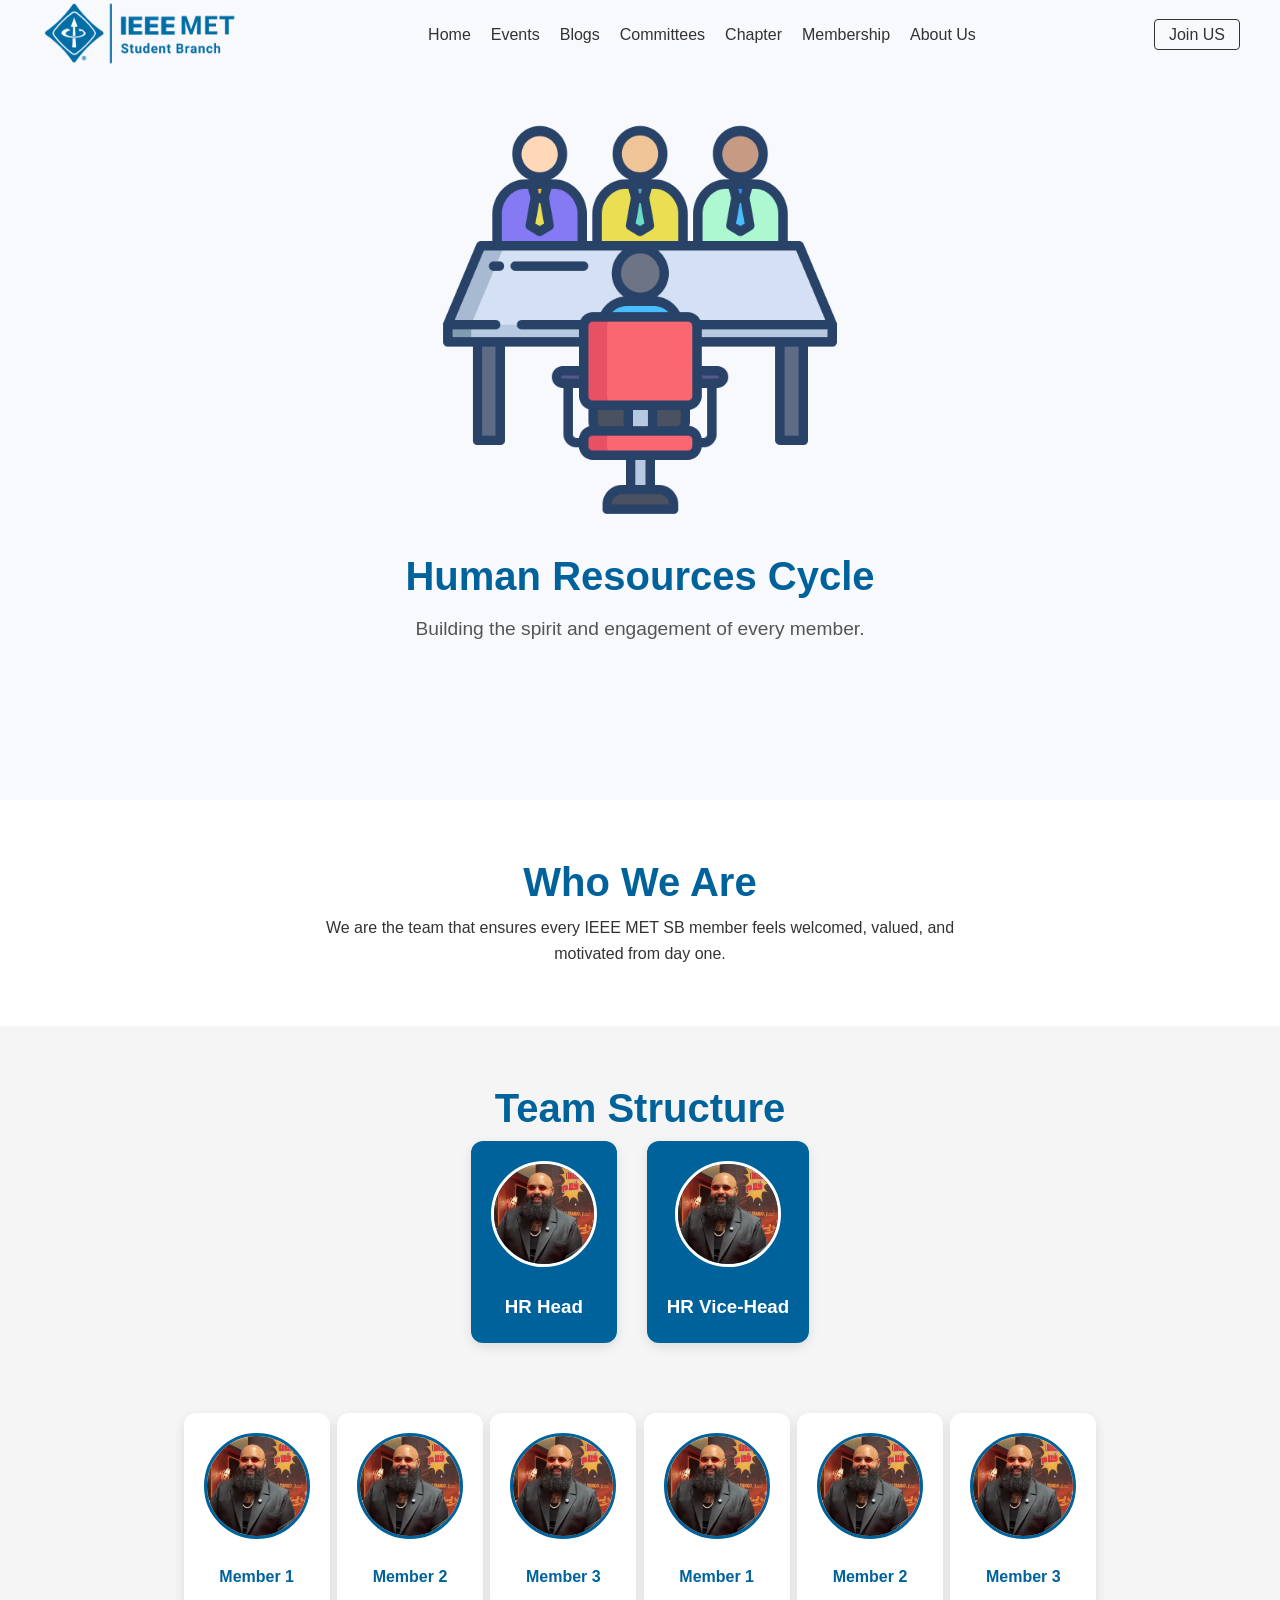
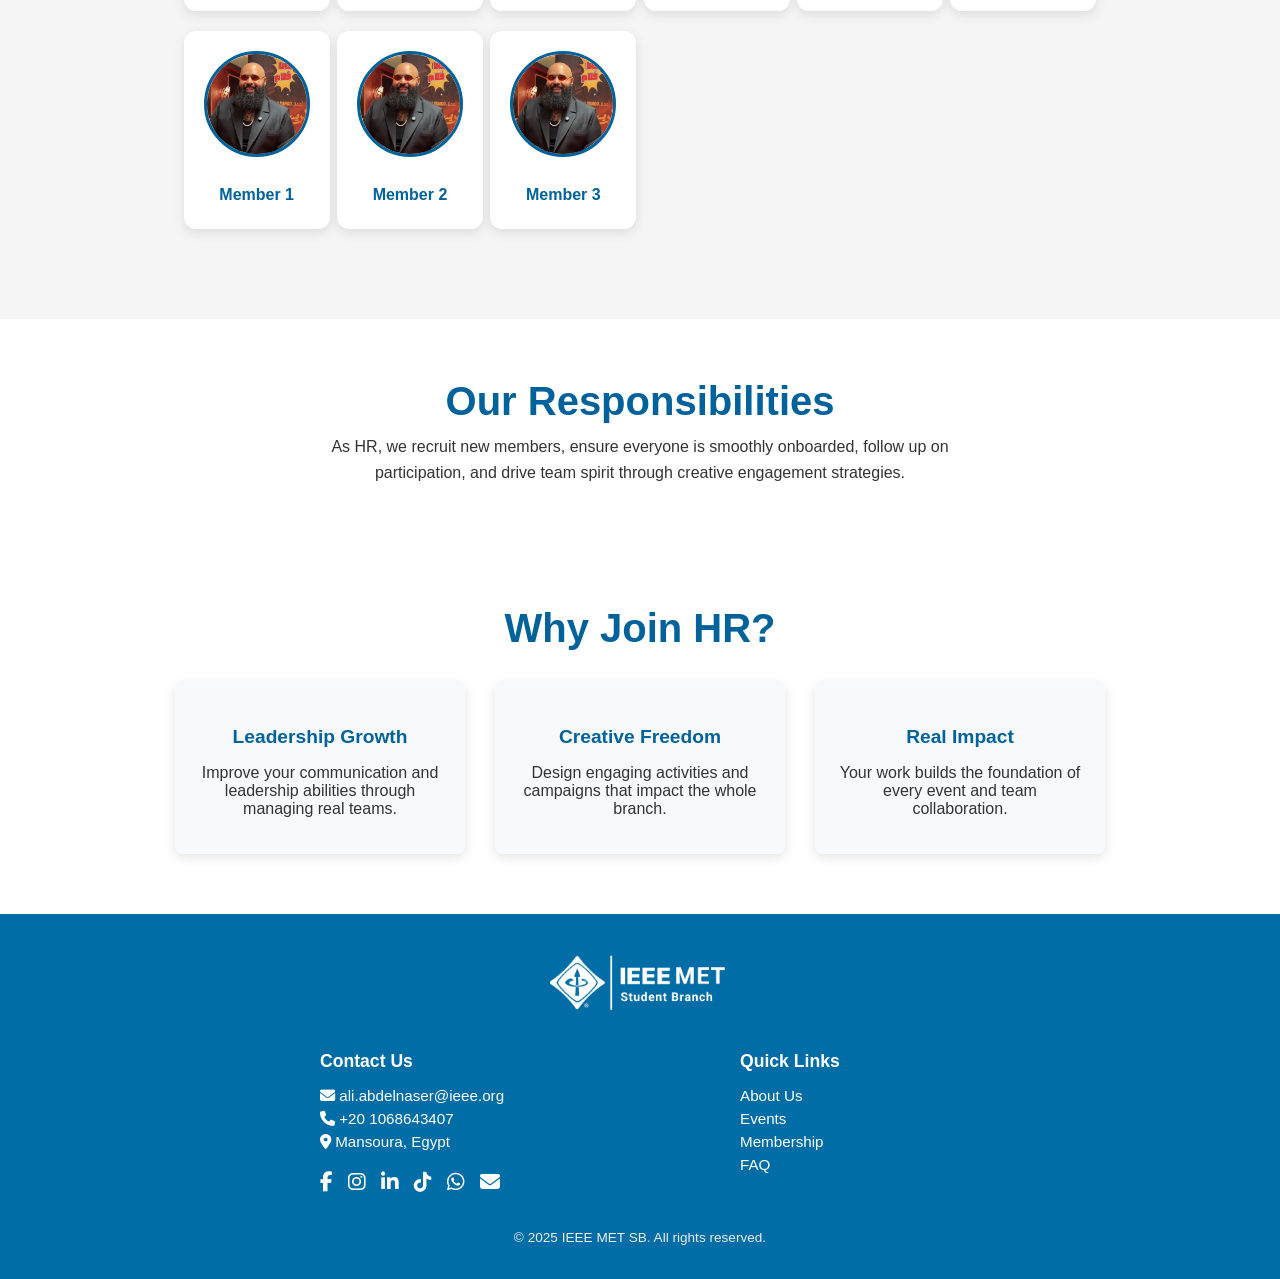
==== Cycle_Page/HR/HR.html @ 27b5a6cb "Home & Hr Pages" ====
<!DOCTYPE html>
<html lang="en">

<head>
    <meta charset="UTF-8" />
    <meta name="viewport" content="width=device-width, initial-scale=1.0" />
    <title>HR Cycle</title>
    <link rel="stylesheet" href="../../style.css" />
    <link rel="stylesheet" href="style.css" />
    <link rel="stylesheet" href="https://cdnjs.cloudflare.com/ajax/libs/font-awesome/6.4.0/css/all.min.css" />
</head>

<body class="no-hero">
    <!-- Navbar -->
    <header class="scrolled">
        <nav class="navbar">
            <div class="logo">
                <img src="../../img/logo-1.png" alt="IEEE Logo" />
            </div>
            <div class="menu-toggle" id="menu-toggle">☰</div>
            <ul class="nav-links">
                <li><a href="#">Home</a></li>
                <li><a href="#">Events</a></li>
                <li><a href="#">Blogs</a></li>
                <li><a href="#">Committees</a></li>
                <li><a href="#">Chapter</a></li>
                <li><a href="#">Membership</a></li>
                <li><a href="#">About Us</a></li>
            </ul>
            <div class="nav-button">
                <a href="#">Join US</a>
            </div>
        </nav>
    </header>


    <section class="hr-hero">
        <img src="../../img/hr.png" alt="HR Banner" class="hero-image" />
        <div class="hero-content">
            <h1 class="section-title">Human Resources Cycle</h1>
            <p class="section-subtitle">Building the spirit and engagement of every member.</p>
        </div>
    </section>


    <section class="about-hr">
        <h2 class="section-title">Who We Are</h2>
        <p class="section-text">
            We are the team that ensures every IEEE MET SB member feels welcomed, valued, and motivated from day one.
        </p>
    </section>

    <section class="team-tree">
        <h2 class="section-title">Team Structure</h2>

        <div class="coheads">
            <div class="member-card head">
                <img src="../../img/collage.png" alt="Co‑Head 1">
                <h3>HR Head </h3>
            </div>
            <div class="member-card head">
                <img src="../../img/collage.png" alt="Co‑Head 2">
                <h3>HR Vice-Head</h3>
            </div>
        </div>

        <div class="members-grid">
            <div class="member-card"><img src="../../img/collage.png" alt="">
                <h4>Member 1</h4>
            </div>
            <div class="member-card"><img src="../../img/collage.png" alt="">
                <h4>Member 2</h4>
            </div>
            <div class="member-card"><img src="../../img/collage.png" alt="">
                <h4>Member 3</h4>
            </div>
            <div class="member-card"><img src="../../img/collage.png" alt="">
                <h4>Member 1</h4>
            </div>
            <div class="member-card"><img src="../../img/collage.png" alt="">
                <h4>Member 2</h4>
            </div>
            <div class="member-card"><img src="../../img/collage.png" alt="">
                <h4>Member 3</h4>
            </div>
            <div class="member-card"><img src="../../img/collage.png" alt="">
                <h4>Member 1</h4>
            </div>
            <div class="member-card"><img src="../../img/collage.png" alt="">
                <h4>Member 2</h4>
            </div>
            <div class="member-card"><img src="../../img/collage.png" alt="">
                <h4>Member 3</h4>
            </div>

            <!-- Add more member cards as needed -->
        </div>
    </section>



    <section class="hr-responsibilities">
        <h2 class="section-title">Our Responsibilities</h2>
        <p class="section-text">
            As HR, we recruit new members, ensure everyone is smoothly onboarded, follow up on participation, and drive
            team spirit through creative engagement strategies.
        </p>
    </section>

    <section class="hr-perks">
        <h2 class="section-title">Why Join HR?</h2>
        <div class="perks-grid">
            <div class="perk-card">
                <h4>Leadership Growth</h4>
                <p>Improve your communication and leadership abilities through managing real teams.</p>
            </div>
            <div class="perk-card">
                <h4>Creative Freedom</h4>
                <p>Design engaging activities and campaigns that impact the whole branch.</p>
            </div>
            <div class="perk-card">
                <h4>Real Impact</h4>
                <p>Your work builds the foundation of every event and team collaboration.</p>
            </div>
        </div>
    </section>








    <!-- الفوترررر -->
    <footer class="footer">
        <div class="footer-logo">
            <img src="../../img/logo-2.png" alt="Logo" />
        </div>
        <div class="footer-container">
            <div class="footer-column contact-social">
                <h3>Contact Us</h3>
                <p><i class="fas fa-envelope"></i> ali.abdelnaser@ieee.org</p>
                <p><i class="fas fa-phone"></i> +20 1068643407</p>
                <p><i class="fas fa-location-dot"></i> Mansoura, Egypt</p>

                <div class="social-icons">
                    <a href="https://facebook.com" target="_blank"><i class="fab fa-facebook-f"></i></a>
                    <a href="https://instagram.com" target="_blank"><i class="fab fa-instagram"></i></a>
                    <a href="https://linkedin.com" target="_blank"><i class="fab fa-linkedin-in"></i></a>
                    <a href="https://tiktok.com" target="_blank"><i class="fab fa-tiktok"></i></a>
                    <a href="https://wa.me/201068643407" target="_blank"><i class="fab fa-whatsapp"></i></a>
                    <a href="mailto:ali.abdelnaser@ieee.org" target="_blank"><i class="fas fa-envelope"></i></a>
                </div>
            </div>

            <div class="footer-column">
                <h3>Quick Links</h3>
                <a href="#">About Us</a>
                <a href="#">Events</a>
                <a href="#">Membership</a>
                <a href="#">FAQ</a>
            </div>
        </div>

        <div class="footer-bottom">
            <p>© 2025 IEEE MET SB. All rights reserved.</p>
        </div>
    </footer>

    <script src="../../script.js"></script>
</body>

</html>
---- style.css ----
:root {
  --primary-color: #00629B;
  --background-dark: transparent;
  --text-color: #ffffff;
  --accent-color: #006DA6;
  --nav-height: 70px;
  --font-main: 'Segoe UI', Tahoma, Geneva, Verdana, sans-serif;
  --transition-speed: 0.3s;
}

body {
  margin: 0;
  font-family: var(--font-main);
  background-color: #000;
  color: var(--text-color);
  position: relative;
  z-index: 0;
}

body::before {
  content: "";
  position: fixed;
  top: 0;
  left: 0;
  width: 100%;
  height: 100%;
  background: url("img/collage.png") center center / cover no-repeat;
  background-attachment: fixed;
  z-index: -2;
}

body::after {
  content: "";
  position: fixed;
  top: 0;
  left: 0;
  width: 100%;
  height: 100%;
  background-color: rgba(0, 0, 0, 0.65);
  z-index: -1;
}
/* الخط  */
.section-underline {
  width: 60px;
  height: 4px;
  background-color: var(--primary-color);
  border: none;
  margin: 10px auto 30px auto;
  border-radius: 2px;
}

header {
  background-color: transparent;
  position: fixed;
  top: 0;
  width: 100%;
  height: var(--nav-height);
  display: flex;
  align-items: center;
  z-index: 1000;
  transition: background-color 0.3s ease, box-shadow 0.3s ease;
}

header.scrolled {
  background-color: #ffffff;
  box-shadow: 0 2px 10px rgba(0, 0, 0, 0.1);
}

header.scrolled .nav-links li a,
header.scrolled .nav-button a {
  color: var(--accent-color);
  border-color: var(--accent-color);
}

header.scrolled .menu-toggle {
  color: var(--accent-color);
}

.navbar {
  width: 100%;
  max-width: 1200px;
  margin: 0 auto;
  padding: 0 20px;
  display: flex;
  justify-content: space-between;
  align-items: center;
}

.logo img {
  margin: 40px 10px 40px 0px;
  width: 200px;
}

.nav-links {
  list-style: none;
  display: flex;
  gap: 20px;
  margin: 0;
  padding: 0;
}

.nav-links li a {
  text-decoration: none;
  color: var(--text-color);
  font-weight: 500;
  transition: color var(--transition-speed);
}

.nav-button a {
  padding: 6px 14px;
  border: 1px solid var(--text-color);
  border-radius: 4px;
  color: var(--text-color);
  text-decoration: none;
  transition: all var(--transition-speed);
}

.nav-links li a:hover,
.nav-button a:hover {
  color: var(--accent-color);
  border-color: var(--accent-color);
}

/* Menu toggle button */
.menu-toggle {
  display: none;
  font-size: 26px;
  color: var(--text-color);
  cursor: pointer;
  transition: color var(--transition-speed);
}

/* Hero Section */
.hero {
  height: 100vh;
  margin-top: var(--nav-height);
  position: relative;
  display: flex;
  justify-content: center;
  align-items: center;
  text-align: center;
  padding: 0 20px;
  z-index: 1;
}

.hero-overlay {
  color: #fff;
  max-width: 800px;
}

.hero-logo {
  width: 500px;
  margin-bottom: 20px;
}

.hero h1 {
  font-size: 3rem;
  margin: 0;
  line-height: 1.2;
}

.hero h1 span {
  font-weight: 400;
}

.hero p {
  font-size: 1.5rem;
  color: var(--accent-color);
  margin-top: 10px;
}

/* Content Section */
.content {
  padding: 50px 20px;
  background-color: #fff;
  text-align: center;
  color: #333;
}

.content img {
  max-width: 400px;
  width: 100%;
  margin-bottom: 20px;
}

.content-text p {
  font-size: 1.1rem;
  max-width: 700px;
  margin: 0 auto;
}






/* footer */





footer {
  margin-top: auto;
}

.footer {
  background-color: var(--accent-color);
  color: white;
  padding: 40px 20px 20px;
  font-size: 0.95rem;
  text-align: center;
}

.footer-logo img {
  width: 180px;
  margin-bottom: 20px;
}

.footer-container {
  display: flex;
  justify-content: center;
  flex-wrap: wrap;
  gap: 200px;
  max-width: 1200px;
  margin: 0 auto;
}

.footer-column {
  min-width: 220px;
  text-align: left;
}

.footer-column h3 {
  margin-bottom: 15px;
  font-size: 1.1rem;
}

.footer-column p,
.footer-column a {
  margin: 6px 0;
  color: white;
  text-decoration: none;
  display: block;
}

.footer-column a:hover {
  text-decoration: underline;
}

.social-icons {
  display: flex;
  flex-wrap: wrap;
  gap: 15px;
  margin-top: 15px;
}

.social-icons a {
  font-size: 20px;
  color: white;
  transition: color 0.3s;
}

.social-icons a:hover {
  color: #ccc;
}

.footer-bottom {
  margin-top: 30px;
  font-size: 0.85rem;
  color: #eee;
}

/* Responsive */
@media (max-width: 768px) {
  .footer-container {
    flex-direction: column;
    align-items: center;
    gap: 50px;
  }

  .footer-column {
    text-align: center;
  }

  .social-icons {
    justify-content: center;
  }
}

/* Cycles */
.cycles-section {
  padding: 80px 20px;
  background-color: #f9f9f9;
  text-align: center;
}

.cycles-grid {
  display: grid;
  grid-template-columns: repeat(auto-fit, minmax(180px, 1fr));
  gap: 30px;
  max-width: 1000px;
  margin: 0 auto;
}

.cycle-card {
  background-color: white;
  border-radius: 10px;
  padding: 30px 20px;
  box-shadow: 0 4px 12px rgba(0,0,0,0.1);
  transition: transform 0.3s ease;
  display: flex;
  flex-direction: column;
  align-items: center;
}

.cycle-card:hover {
  transform: translateY(-5px);
}

.cycle-img {
  width: 80px;
  height: 80px;
  object-fit: contain;
  margin-bottom: 15px;
}

.cycle-card h3 {
  margin: 10px 0 5px;
  color: var(--primary-color);
  font-size: 1.2rem;
}

.cycle-card p {
  font-size: 0.95rem;
  color: #555;
  line-height: 1.5;
}

a{
  text-decoration: none;
}

/* OUR EVENT */
.carousel-events-section {
  padding: 80px 20px;
  background-color: #f4f7fa;
  text-align: center;
  overflow: hidden;
}

.carousel-events-section h2 {
  font-size: 2.5rem;
  color: var(--primary-color);
  margin-bottom: 10px;
}



.carousel-container {
  display: flex;
  overflow-x: auto;
  scroll-snap-type: x mandatory;
  scroll-behavior: smooth;
  gap: 30px;
  padding: 10px;
  -ms-overflow-style: none; /* IE */
  scrollbar-width: none; /* Firefox */
}

.carousel-container::-webkit-scrollbar {
  display: none; /* Chrome/Safari */
}
body.no-hero::before,
body.no-hero::after {
  display: none;
}

.event-card {
  flex: 0 0 100%;
  max-width: 600px;
  margin: 0 auto;
  scroll-snap-align: center;
  background-color: #fff;
  border-radius: 10px;
  padding: 30px 20px;
  box-shadow: 0 6px 20px rgba(0, 0, 0, 0.1);
  transition: transform 0.4s ease, box-shadow 0.4s ease;
}

.event-card:hover {
  transform: scale(1.02);
  box-shadow: 0 8px 25px rgba(0, 0, 0, 0.15);
}

.event-card img {
  width: 100%;
  height: 250px;
  object-fit: cover;
  border-radius: 8px;
  margin-bottom: 20px;
}

.event-card h3 {
  font-size: 1.8rem;
  color: var(--primary-color);
  margin-bottom: 10px;
}

.event-card p {
  font-size: 1rem;
  color: #444;
  margin-bottom: 20px;
}

.event-btn {
  background-color: var(--accent-color);
  color: white;
  padding: 10px 20px;
  border-radius: 6px;
  text-decoration: none;
  transition: background-color 0.3s;
}

.event-btn:hover {
  background-color: #005a95;
}

.carousel-indicators {
  margin-top: 25px;
  display: flex;
  justify-content: center;
  gap: 12px;
}

.dot {
  width: 12px;
  height: 12px;
  border-radius: 50%;
  background-color: #ccc;
  transition: background-color 0.3s ease;
  cursor: pointer;
}

.dot.active {
  background-color: var(--accent-color);
}

/* Responsive */
@media (max-width: 768px) {
  .event-card {
    padding: 20px 15px;
  }

  .event-card h3 {
    font-size: 1.5rem;
  }

  .event-card img {
    height: 200px;
  }

  .event-card p {
    font-size: 0.95rem;
  }
}






/* General Section Titles */
.section-title {
  font-size: 2.5rem;
  color: var(--primary-color);
  font-weight: bold;
  text-align: center;
  margin: 0px;
}



/* Responsive */
@media (max-width: 768px) {
  .nav-links {
    display: none;
    flex-direction: column;
    background-color: transparent;
    backdrop-filter: blur(5px);
    position: absolute;
    top: var(--nav-height);
    left: 0;
    width: 100%;
    padding: 10px 0;
    box-shadow: 0 2px 10px rgba(0, 0, 0, 0.2);
    z-index: 999;
    transition: background-color 0.3s ease;
  }

  header.scrolled .nav-links {
    background-color: #fff;
  }

  .nav-links.show {
    display: flex;
  }

  .nav-links li {
    text-align: center;
    margin: 10px 0;
  }

  .nav-links li a {
    color: var(--accent-color);
  }

  .menu-toggle {
    display: block;
  }

  .nav-button {
    display: none;
  }

  .hero h1 {
    font-size: 2rem;
  }

  .hero-logo {

    width: 300px;
  }
  .footer-container {
    flex-direction: column;
    align-items: center;
    text-align: center;
  }

  .footer-social {
    display: flex;
    flex-direction: column;
    align-items: center;
  }

  .social-icons {
    display: flex;
    justify-content: center;
    gap: 15px;
    margin-top: 10px;
  }

  .social-icons a {
    margin-right: 0;
  
  }
}
---- Cycle_Page/HR/style.css ----
:root {
  --hr-bg: #f7f9fc;
  --text-color: #333;
  --primary: #00629B;
  --card-shadow: rgba(0,0,0,0.1);
}

section {
  padding: 60px 20px;
  text-align: center;
  color: var(--text-color);
}

.section-title {
  font-size: 2.5rem;
  color: var(--primary);
  margin-bottom: 10px;
}

.section-subtitle {
  font-size: 1.2rem;
  color: #555;
  margin-bottom: 40px;
}

.section-text {
  max-width: 700px;
  margin: 0 auto;
  font-size: 1rem;
  line-height: 1.6;
}

/* Hero Section */
.hr-hero {
  background-color: var(--hr-bg);
  padding-top: 120px;
  padding-bottom: 120px;
}

/* About Section */
.about-hr {
  background-color: white;
}

/* Team Tree Section */
.team-tree {
  padding: 60px 20px;
  background-color: #f5f5f5;
  text-align: center;
}

.coheads {
  display: flex;
  justify-content: center;
  gap: 30px;
  flex-wrap: wrap;
  margin-bottom: 40px;
}

.members-grid {
  display: grid;
  grid-template-columns: repeat(auto-fit, minmax(140px, 1fr));
  gap: 30px;
  justify-content: center;
  padding: 30px 0;
  max-width: 900px;
  margin: 0 auto;
}

.member-card {
  text-align: center;
  background-color: white;
  padding: 20px;
  border-radius: 12px;
  box-shadow: 0 4px 12px rgba(0, 0, 0, 0.1);
  transition: transform 0.3s ease;
}

.member-card:hover {
  transform: translateY(-5px);
}

.member-card.head {
  background-color: var(--primary-color);
  color: white;
}


.member-card img {
  width: 100px;
  height: 100px;
  border-radius: 50%;
  object-fit: cover;
  margin-bottom: 15px;
}

.member-card h3,
.member-card h4 {
  margin: 10px 0 5px;
  color: var(--primary-color);
}

.member-card p {
  font-size: 0.95rem;
  color: #555;
}

/* Co-head style */
.member-card.head {
  background-color: var(--primary-color);
  color: white;
}

.member-card.head h3,
.member-card.head p {
  color: white;
}
.member-card img {
  width: 100px;
  height: 100px;
  border-radius: 50%;
  object-fit: cover;
  margin-bottom: 15px;
  border: 3px solid var(--primary-color);
  transition: border-color 0.3s ease;
}

/* لو الكارت من نوع head نعكس لون البوردر */
.member-card.head img {
  border-color: white;
}


/* Members grid (tree style) */
.members-grid {
  display: grid;
  grid-template-columns: repeat(auto-fill, minmax(120px,1fr));
  gap: 20px;
  justify-items: center;
}
.hero-image {
  width: 100%;
  height: 400px;
  object-fit: contain;
}

.hero-content {
  margin-top: 30px;
}

.hr-responsibilities,
.hr-perks {
  background-color: #fff;
}

.perks-grid {
  display: flex;
  justify-content: center;
  flex-wrap: wrap;
  gap: 30px;
  margin-top: 30px;
}

.perk-card {
  background-color: var(--hr-bg);
  padding: 20px;
  border-radius: 8px;
  width: 250px;
  box-shadow: 0 4px 12px rgba(0,0,0,0.1);
}

.perk-card h4 {
  margin-bottom: 10px;
  color: var(--primary);
  font-size: 1.2rem;
}

/* Responsive */
@media(max-width:768px) {
  .coheads {
    flex-direction: column;
    gap: 20px;
  }
}
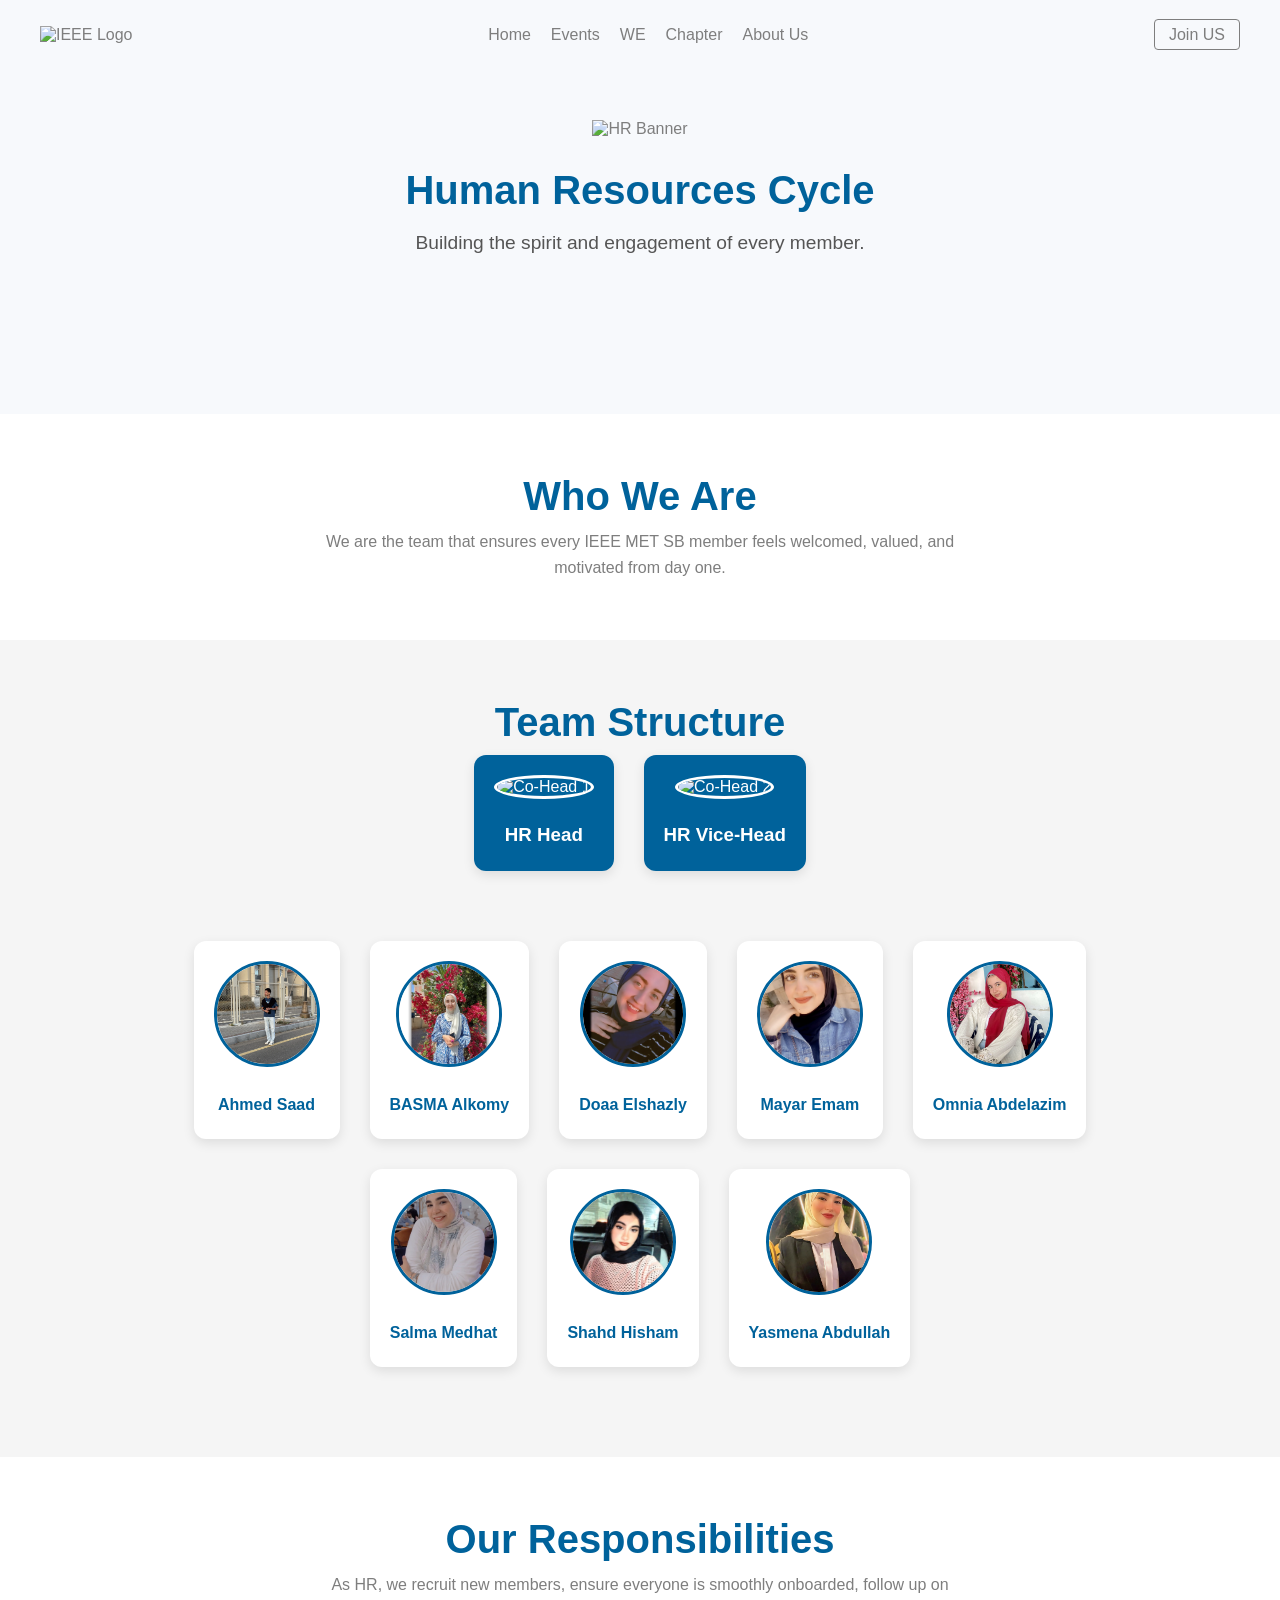
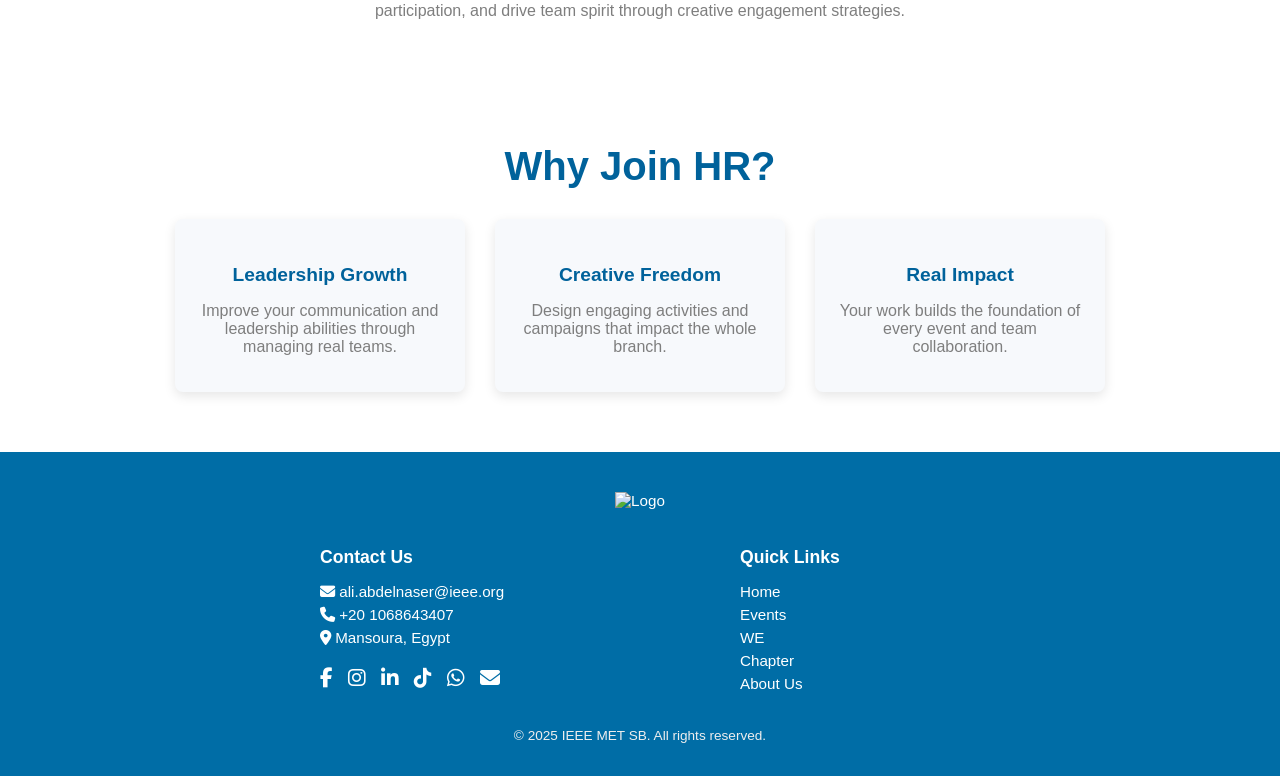
==== commit 5ffdd65f: "Restart Git project" ====
--- a/Cycle_Page/HR/HR.html
+++ b/Cycle_Page/HR/HR.html
@@ -6,30 +6,30 @@
     <meta name="viewport" content="width=device-width, initial-scale=1.0" />
     <title>HR Cycle</title>
     <link rel="stylesheet" href="../../style.css" />
-    <link rel="stylesheet" href="style.css" />
+    <link rel="stylesheet" href="HR.css" />
     <link rel="stylesheet" href="https://cdnjs.cloudflare.com/ajax/libs/font-awesome/6.4.0/css/all.min.css" />
 </head>
 
 <body class="no-hero">
-    <!-- Navbar -->
-    <header class="scrolled">
+    <header>
         <nav class="navbar">
             <div class="logo">
                 <img src="../../img/logo-1.png" alt="IEEE Logo" />
             </div>
-            <div class="menu-toggle" id="menu-toggle">☰</div>
-            <ul class="nav-links">
-                <li><a href="#">Home</a></li>
-                <li><a href="#">Events</a></li>
-                <li><a href="#">Blogs</a></li>
-                <li><a href="#">Committees</a></li>
-                <li><a href="#">Chapter</a></li>
-                <li><a href="#">Membership</a></li>
-                <li><a href="#">About Us</a></li>
-            </ul>
+
             <div class="nav-button">
                 <a href="#">Join US</a>
             </div>
+
+            <div class="menu-toggle" id="menu-toggle">☰</div>
+
+            <ul class="nav-links">
+                <li><a href="../../index.html">Home</a></li>
+                <li><a href="../../Pages/Events/event.html">Events</a></li>
+                <li><a href="../../Pages/We/we.html">WE</a></li>
+                <li><a href="../../Pages/Chapter/chapter.html">Chapter</a></li>
+                <li><a href="../../Pages/About As/about.html">About Us</a></li>
+            </ul>
         </nav>
     </header>
 
@@ -65,35 +65,35 @@
         </div>
 
         <div class="members-grid">
-            <div class="member-card"><img src="../../img/collage.png" alt="">
-                <h4>Member 1</h4>
+            <div class="member-card"><img src="../../img/HR/Ahmed-Saad.webp" alt="">
+                <h4>Ahmed Saad</h4>
             </div>
-            <div class="member-card"><img src="../../img/collage.png" alt="">
-                <h4>Member 2</h4>
+            <div class="member-card"><img src="../../img/HR/BASMA-Alkomy.webp" alt="">
+                <h4>BASMA Alkomy</h4>
             </div>
-            <div class="member-card"><img src="../../img/collage.png" alt="">
+            <div class="member-card"><img src="../../img/HR/Doaa-Elshazly.webp" alt="">
+                <h4>Doaa Elshazly</h4>
+            </div>
+            <div class="member-card"><img src="../../img/HR/Mayar-Emam.webp" alt="">
+                <h4>Mayar Emam</h4>
+            </div>
+            <div class="member-card"><img src="../../img/HR/Omnia-Abdelazim.webp" alt="">
+                <h4>Omnia Abdelazim</h4>
+            </div>
+            <div class="member-card"><img src="../../img/HR/Salma-Medhat.webp" alt="">
+                <h4>Salma Medhat</h4>
+            </div>
+            <div class="member-card"><img src="../../img/HR/shahd - shahd.webp" alt="">
+                <h4>Shahd Hisham</h4>
+            </div>
+            <div class="member-card"><img src="../../img/HR/Yasmena-Abdullah.webp" alt="">
+                <h4>Yasmena Abdullah</h4>
+            </div>
+            <!-- <div class="member-card"><img src="../../img/collage.webp" alt="">
                 <h4>Member 3</h4>
-            </div>
-            <div class="member-card"><img src="../../img/collage.png" alt="">
-                <h4>Member 1</h4>
-            </div>
-            <div class="member-card"><img src="../../img/collage.png" alt="">
-                <h4>Member 2</h4>
-            </div>
-            <div class="member-card"><img src="../../img/collage.png" alt="">
-                <h4>Member 3</h4>
-            </div>
-            <div class="member-card"><img src="../../img/collage.png" alt="">
-                <h4>Member 1</h4>
-            </div>
-            <div class="member-card"><img src="../../img/collage.png" alt="">
-                <h4>Member 2</h4>
-            </div>
-            <div class="member-card"><img src="../../img/collage.png" alt="">
-                <h4>Member 3</h4>
-            </div>
+            </div> -->
 
-            <!-- Add more member cards as needed -->
+            
         </div>
     </section>
 
@@ -156,10 +156,11 @@
 
             <div class="footer-column">
                 <h3>Quick Links</h3>
-                <a href="#">About Us</a>
-                <a href="#">Events</a>
-                <a href="#">Membership</a>
-                <a href="#">FAQ</a>
+                <a href="../../index.html">Home</a>
+                <a href="../../Pages/Events/event.html">Events</a>
+                <a href="../../Pages/We/we.html">WE</a>
+                <a href="../../Pages/Chapter/chapter.html">Chapter</a>
+                <a href="../../Pages/About As/about.html">About Us</a>
             </div>
         </div>
 
@@ -168,7 +169,23 @@
         </div>
     </footer>
 
-    <script src="../../script.js"></script>
+    <script>
+        const header = document.querySelector("header");
+        const toggle = document.getElementById("menu-toggle");
+        const navLinks = document.querySelector(".nav-links");
+
+        window.addEventListener("scroll", () => {
+            if (window.scrollY > 50) {
+                header.classList.add("scrolled");
+            } else {
+                header.classList.remove("scrolled");
+            }
+        });
+
+        toggle.addEventListener("click", () => {
+            navLinks.classList.toggle("show");
+        });
+    </script>
 </body>
 
 </html>
--- a/style.css
+++ b/style.css
@@ -1,7 +1,7 @@
 :root {
   --primary-color: #00629B;
   --background-dark: transparent;
-  --text-color: #ffffff;
+  --text-color: #7e7e7e;
   --accent-color: #006DA6;
   --nav-height: 70px;
   --font-main: 'Segoe UI', Tahoma, Geneva, Verdana, sans-serif;
@@ -24,7 +24,7 @@
   left: 0;
   width: 100%;
   height: 100%;
-  background: url("img/collage.png") center center / cover no-repeat;
+  background: url("img/home.jpg") center center / cover no-repeat;
   background-attachment: fixed;
   z-index: -2;
 }
@@ -84,6 +84,8 @@
   display: flex;
   justify-content: space-between;
   align-items: center;
+  flex-wrap: wrap;
+  gap: 10px;
 }
 
 .logo img {
@@ -104,14 +106,18 @@
   color: var(--text-color);
   font-weight: 500;
   transition: color var(--transition-speed);
-}
-
+  white-space: nowrap;
+}
+.nav-button {
+  order: 3;
+}
 .nav-button a {
   padding: 6px 14px;
   border: 1px solid var(--text-color);
   border-radius: 4px;
   color: var(--text-color);
   text-decoration: none;
+  white-space: nowrap;
   transition: all var(--transition-speed);
 }
 
@@ -128,6 +134,7 @@
   color: var(--text-color);
   cursor: pointer;
   transition: color var(--transition-speed);
+  order: 4;
 }
 
 /* Hero Section */
@@ -146,6 +153,19 @@
 .hero-overlay {
   color: #fff;
   max-width: 800px;
+}
+.hero-title {
+  font-size: 3rem;
+  color: white;
+  text-align: center;
+  font-weight: bold;
+  letter-spacing: 1px;
+  text-shadow: 2px 2px 8px #000;
+}
+
+.hero-title span {
+  color: var(--accent-color);/* لون الدم */
+  font-weight: bold;
 }
 
 .hero-logo {
@@ -296,10 +316,12 @@
 }
 
 .cycles-grid {
-  display: grid;
-  grid-template-columns: repeat(auto-fit, minmax(180px, 1fr));
+  display: flex;
+  flex-wrap: wrap;
   gap: 30px;
-  max-width: 1000px;
+  justify-content: center;
+  padding: 30px 0;
+  max-width: 900px;
   margin: 0 auto;
 }
 
@@ -312,6 +334,8 @@
   display: flex;
   flex-direction: column;
   align-items: center;
+  width: 200px;
+  height: 240px;
 }
 
 .cycle-card:hover {
@@ -340,6 +364,141 @@
 a{
   text-decoration: none;
 }
+
+
+
+
+
+
+
+
+ /* Executive Officers Section  */
+
+#executive-officers {
+    text-align: center;
+  }
+
+  .section-titlee {
+  font-size: 2.5rem;
+  color: var(--primary-color);
+  font-weight: bold;
+  text-align: center;
+  margin-bottom: 60px;
+  }
+
+  .officers-grid {
+    display: flex;           
+    flex-wrap: wrap;        
+    gap: 30px;
+    justify-content: center;
+    max-width: 900px;
+    margin: 0 auto;
+  }
+  
+  .officer-card {
+    background: transparent;
+    padding: 10px;
+    text-align: center;
+    max-width: 250px;
+    position: relative;flex: 0 0 250px; 
+  }
+
+  .officer-card.chair {
+    order: -10;
+    transform: translateY(-60px);
+  }
+  .officer-card.vice {
+    order: -11
+  }
+  /* .image-wrapper {
+    background: linear-gradient(to top left, #0066cc, #3399ff);
+    border-radius: 20px;
+    padding: 10px;
+    margin-bottom: 15px;
+  } */
+
+  .officer-img {
+    width: 300px;
+    height: 300px;
+    border-radius: 50%;
+  }
+
+  .officer-card h3 {
+    margin: 10px 0 5px;
+    color: #00629b;
+  }
+
+  .officer-card p {
+    margin: 0 0 10px;
+    color: #535353;
+    
+  }
+
+  .links a {
+    margin: 0 5px;
+    font-size: 1.2rem;
+    color: #016DA6;
+  }
+@media (max-width: 1024px) and (min-width: 768px) {
+  .officers-grid {
+    grid-template-columns: repeat(3, 1fr);
+    gap: 25px;
+  }
+
+  .officer-card.chair {
+    order: -2;
+    transform: none;
+  }
+  
+  .officer-card.vice {
+    order: -1;
+    transform: none;
+  }
+
+  .officer-card {
+    max-width: 200px;
+  }
+}
+
+/* Mobile - أقل من 767px */
+@media (max-width: 767px) {
+  .officers-grid {
+    display: grid;
+    grid-template-columns: repeat(2, 1fr);
+    justify-items: center;
+    gap: 20px;
+  }
+
+  .officer-card.chair {
+    order: -2;
+    transform: none;
+  }
+  
+  .officer-card.vice {
+    order: -1;
+    transform: none;
+  }
+
+  .officer-card {
+    max-width: 100%;
+  }
+
+  .officer-img {
+    width: 170px;
+    height: 170px;
+  }
+
+  /* آخر عنصر يأخذ العمودين ويتوسط */
+  .officer-card:last-child {
+    grid-column: 1 / -1;
+    justify-self: center;
+  }
+}
+
+
+
+
+
 
 /* OUR EVENT */
 .carousel-events-section {
@@ -483,7 +642,7 @@
 
 /* Responsive */
 @media (max-width: 768px) {
-  .nav-links {
+.nav-links {
     display: none;
     flex-direction: column;
     background-color: transparent;
@@ -501,11 +660,28 @@
   header.scrolled .nav-links {
     background-color: #fff;
   }
-
+ .navbar {
+    flex-wrap: nowrap;
+    gap: 10px;
+    align-items: center;
+  }
+
+  .logo {
+    order: 1;
+  }
+
+  .nav-button {
+    order: 2;
+    margin-left: auto;
+  }
+
+  .menu-toggle {
+    order: 3;
+  }
   .nav-links.show {
     display: flex;
   }
-
+  
   .nav-links li {
     text-align: center;
     margin: 10px 0;
@@ -517,12 +693,8 @@
 
   .menu-toggle {
     display: block;
-  }
-
-  .nav-button {
-    display: none;
-  }
-
+    order: 3;
+  }
   .hero h1 {
     font-size: 2rem;
   }
--- a/Cycle_Page/HR/HR.css
+++ b/Cycle_Page/HR/HR.css
@@ -0,0 +1,184 @@
+:root {
+  --hr-bg: #f7f9fc;
+  --text-color: #7e7e7e;
+  --primary: #00629B;
+  --card-shadow: rgba(0, 0, 0, 0.1);
+  --background-dark: transparent;
+
+  --accent-color: #006DA6;
+  --nav-height: 70px;
+  --font-main: 'Segoe UI', Tahoma, Geneva, Verdana, sans-serif;
+  --transition-speed: 0.3s;
+}
+
+section {
+  padding: 60px 20px;
+  text-align: center;
+  color: var(--text-color);
+}
+
+.section-title {
+  font-size: 2.5rem;
+  color: var(--primary);
+  margin-bottom: 10px;
+}
+
+.section-subtitle {
+  font-size: 1.2rem;
+  color: #555;
+  margin-bottom: 40px;
+}
+
+.section-text {
+  max-width: 700px;
+  margin: 0 auto;
+  font-size: 1rem;
+  line-height: 1.6;
+}
+
+/* Hero Section */
+.hr-hero {
+  background-color: var(--hr-bg);
+  padding-top: 120px;
+  padding-bottom: 120px;
+}
+
+/* About Section */
+.about-hr {
+  background-color: white;
+}
+
+/* Team Tree Section */
+.team-tree {
+  padding: 60px 20px;
+  background-color: #f5f5f5;
+  text-align: center;
+}
+
+.coheads {
+  display: flex;
+  justify-content: center;
+  gap: 30px;
+  flex-wrap: wrap;
+  margin-bottom: 40px;
+}
+
+.members-grid {
+  /* display: grid;
+  grid-template-columns: repeat(auto-fill, minmax(140px, 1fr));
+  gap: 30px;
+  justify-items: center;
+  padding: 30px 0;
+  max-width: 900px;
+  margin: 0 auto; */
+
+  display: flex;
+  flex-wrap: wrap;
+  gap: 30px;
+  justify-content: center;
+  padding: 30px 0;
+  max-width: 900px;
+  margin: 0 auto;
+}
+
+.member-card {
+  text-align: center;
+  background-color: white;
+  padding: 20px;
+  border-radius: 12px;
+  box-shadow: 0 4px 12px rgba(0, 0, 0, 0.1);
+  transition: transform 0.3s ease;
+}
+
+.member-card:hover {
+  transform: translateY(-5px);
+}
+
+.member-card.head {
+  background-color: var(--primary-color);
+  color: white;
+}
+.member-card h3,
+.member-card h4 {
+  margin: 10px 0 5px;
+  color: var(--primary-color);
+}
+
+.member-card p {
+  font-size: 0.95rem;
+  color: #555;
+}
+
+/* Co-head style */
+.member-card.head {
+  background-color: var(--primary-color);
+  color: white;
+}
+
+.member-card.head h3,
+.member-card.head p {
+  color: white;
+}
+
+.member-card img {
+  width: 100px;
+  height: 100px;
+  border-radius: 50%;
+  object-fit: cover;
+  margin-bottom: 15px;
+  border: 3px solid var(--primary-color);
+  transition: border-color 0.3s ease;
+}
+
+/* لو الكارت من نوع head نعكس لون البوردر */
+.member-card.head img {
+  border-color: white;
+}
+
+
+/* Members grid (tree style) */
+
+.hero-image {
+  width: 100%;
+  height: 400px;
+  object-fit: contain;
+}
+
+.hero-content {
+  margin-top: 30px;
+}
+
+.hr-responsibilities,
+.hr-perks {
+  background-color: #fff;
+}
+
+.perks-grid {
+  display: flex;
+  justify-content: center;
+  flex-wrap: wrap;
+  gap: 30px;
+  margin-top: 30px;
+}
+
+.perk-card {
+  background-color: var(--hr-bg);
+  padding: 20px;
+  border-radius: 8px;
+  width: 250px;
+  box-shadow: 0 4px 12px rgba(0, 0, 0, 0.1);
+}
+
+.perk-card h4 {
+  margin-bottom: 10px;
+  color: var(--primary);
+  font-size: 1.2rem;
+}
+
+/* Responsive */
+@media(max-width:768px) {
+  .coheads {
+    flex-direction: column;
+    gap: 20px;
+  }
+}
